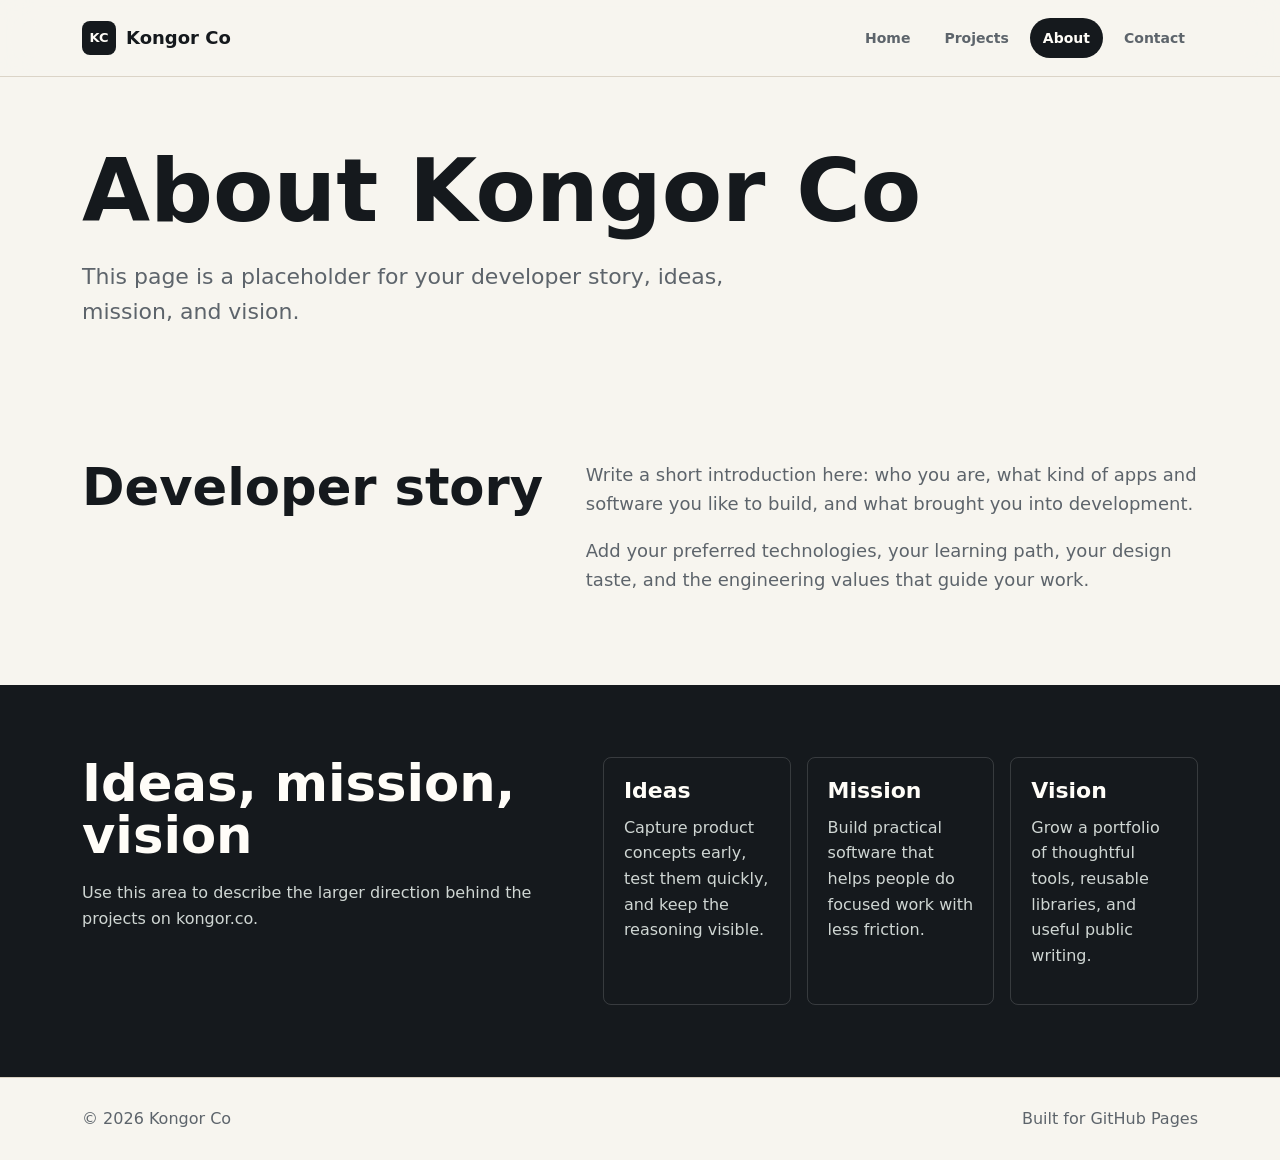
==== about.html @ 0d0d3a89 "the first version of the website" ====
<!doctype html>
<html lang="en">
  <head>
    <meta charset="utf-8">
    <meta name="viewport" content="width=device-width, initial-scale=1">
    <title>About | Kongor Co</title>
    <meta name="description" content="About Kongor Co, the developer, mission, and vision behind the projects.">
    <link rel="stylesheet" href="assets/styles.css">
  </head>
  <body>
    <header class="site-header">
      <nav class="nav" aria-label="Primary navigation">
        <a class="brand" href="index.html"><span class="brand-mark">KC</span><span>Kongor Co</span></a>
        <div class="nav-links">
          <a href="index.html" data-nav>Home</a>
          <a href="projects.html" data-nav>Projects</a>
          <a href="about.html" data-nav>About</a>
          <a href="contact.html" data-nav>Contact</a>
        </div>
      </nav>
    </header>
    <main>
      <section class="section page-hero">
        <h1>About Kongor Co</h1>
        <p class="lead">This page is a placeholder for your developer story, ideas, mission, and vision.</p>
      </section>
      <section class="section split">
        <div><h2>Developer story</h2></div>
        <div class="text-block">
          <p>Write a short introduction here: who you are, what kind of apps and software you like to build, and what brought you into development.</p>
          <p>Add your preferred technologies, your learning path, your design taste, and the engineering values that guide your work.</p>
        </div>
      </section>
      <section class="band">
        <div class="section">
          <div>
            <h2>Ideas, mission, vision</h2>
            <p>Use this area to describe the larger direction behind the projects on kongor.co.</p>
          </div>
          <div class="principles">
            <div class="principle"><h3>Ideas</h3><p>Capture product concepts early, test them quickly, and keep the reasoning visible.</p></div>
            <div class="principle"><h3>Mission</h3><p>Build practical software that helps people do focused work with less friction.</p></div>
            <div class="principle"><h3>Vision</h3><p>Grow a portfolio of thoughtful tools, reusable libraries, and useful public writing.</p></div>
          </div>
        </div>
      </section>
    </main>
    <footer class="site-footer"><div class="footer-inner"><span>&copy; <span data-year></span> Kongor Co</span><span>Built for GitHub Pages</span></div></footer>
    <script src="assets/site.js"></script>
  </body>
</html>
---- assets/styles.css ----
:root {
  --bg: #f7f5ef;
  --bg-soft: #ebe6dc;
  --ink: #15191d;
  --muted: #5d646b;
  --line: #d8d0c2;
  --panel: #fffdf8;
  --teal: #08a7a5;
  --teal-dark: #067b7a;
  --coral: #ef6f61;
  --green: #60a56f;
  --shadow: 0 20px 50px rgba(21, 25, 29, 0.11);
  --radius: 8px;
  --max: 1160px;
}

* {
  box-sizing: border-box;
}

html {
  scroll-behavior: smooth;
}

body {
  margin: 0;
  background: var(--bg);
  color: var(--ink);
  font-family: Inter, ui-sans-serif, system-ui, -apple-system, BlinkMacSystemFont, "Segoe UI", sans-serif;
  line-height: 1.6;
  overflow-x: hidden;
}

img {
  display: block;
  max-width: 100%;
}

a {
  color: inherit;
  text-decoration: none;
}

.site-header {
  position: sticky;
  top: 0;
  z-index: 10;
  border-bottom: 1px solid rgba(216, 208, 194, 0.9);
  background: rgba(247, 245, 239, 0.9);
  backdrop-filter: blur(16px);
}

.nav {
  align-items: center;
  display: flex;
  gap: 28px;
  justify-content: space-between;
  margin: 0 auto;
  max-width: var(--max);
  padding: 18px 22px;
}

.brand {
  align-items: center;
  display: inline-flex;
  font-size: 18px;
  font-weight: 800;
  gap: 10px;
  letter-spacing: 0;
}

.brand-mark {
  align-items: center;
  background: var(--ink);
  border-radius: 8px;
  color: var(--panel);
  display: inline-flex;
  font-size: 13px;
  height: 34px;
  justify-content: center;
  width: 34px;
}

.nav-links {
  align-items: center;
  display: flex;
  flex-wrap: wrap;
  gap: 8px;
  justify-content: flex-end;
}

.nav-links a {
  border-radius: 999px;
  color: var(--muted);
  font-size: 14px;
  font-weight: 700;
  padding: 9px 13px;
}

.nav-links a:hover,
.nav-links a[aria-current="page"] {
  background: var(--ink);
  color: var(--panel);
}

.section {
  margin: 0 auto;
  max-width: var(--max);
  padding: 72px 22px;
}

.hero {
  display: grid;
  gap: 44px;
  grid-template-columns: minmax(0, 1.02fr) minmax(320px, 0.98fr);
  min-height: 680px;
  padding-top: 76px;
}

.hero-copy {
  align-self: center;
  min-width: 0;
}

h1,
h2,
h3,
p {
  margin-top: 0;
}

h1 {
  font-size: clamp(44px, 7vw, 88px);
  line-height: 0.95;
  margin-bottom: 26px;
  max-width: 760px;
  overflow-wrap: break-word;
}

h2 {
  font-size: clamp(30px, 4vw, 52px);
  line-height: 1.03;
  margin-bottom: 18px;
}

h3 {
  font-size: 22px;
  line-height: 1.15;
  margin-bottom: 12px;
}

.lead {
  color: var(--muted);
  font-size: clamp(18px, 2vw, 22px);
  max-width: 680px;
}

.actions {
  display: flex;
  flex-wrap: wrap;
  gap: 12px;
  margin-top: 34px;
}

.button {
  align-items: center;
  border: 1px solid var(--ink);
  border-radius: 8px;
  display: inline-flex;
  font-size: 15px;
  font-weight: 800;
  gap: 9px;
  justify-content: center;
  min-height: 46px;
  padding: 12px 18px;
}

.button.primary {
  background: var(--ink);
  color: var(--panel);
}

.button.secondary {
  background: transparent;
}

.button:hover {
  box-shadow: 0 8px 20px rgba(21, 25, 29, 0.13);
  transform: translateY(-1px);
}

.hero-visual {
  align-self: center;
  background: #171b1f;
  border: 1px solid rgba(21, 25, 29, 0.1);
  border-radius: 8px;
  box-shadow: var(--shadow);
  min-height: 490px;
  min-width: 0;
  overflow: hidden;
  position: relative;
  width: 100%;
}

.workspace-top {
  align-items: center;
  border-bottom: 1px solid rgba(255, 255, 255, 0.1);
  color: #ccd7d6;
  display: flex;
  font-size: 13px;
  font-weight: 700;
  justify-content: space-between;
  padding: 16px 18px;
}

.workspace-top span {
  min-width: 0;
  overflow: hidden;
  text-overflow: ellipsis;
  white-space: nowrap;
}

.dots {
  display: flex;
  gap: 7px;
}

.dots span {
  background: var(--coral);
  border-radius: 50%;
  height: 10px;
  width: 10px;
}

.dots span:nth-child(2) {
  background: #e5bc58;
}

.dots span:nth-child(3) {
  background: var(--green);
}

.workspace-body {
  display: grid;
  gap: 18px;
  grid-template-columns: 0.9fr 1.1fr;
  padding: 22px;
}

.code-panel,
.preview-panel {
  background: #20262b;
  border: 1px solid rgba(255, 255, 255, 0.09);
  border-radius: 8px;
  min-height: 390px;
  padding: 18px;
}

.code-line {
  background: rgba(255, 255, 255, 0.1);
  border-radius: 999px;
  height: 11px;
  margin-bottom: 14px;
}

.code-line.short {
  width: 54%;
}

.code-line.mid {
  width: 76%;
}

.code-line.accent {
  background: rgba(8, 167, 165, 0.8);
  width: 62%;
}

.preview-card {
  background: #fbf7ed;
  border-radius: 8px;
  color: var(--ink);
  margin-bottom: 16px;
  min-height: 126px;
  padding: 18px;
}

.preview-card strong {
  display: block;
  font-size: 18px;
  margin-bottom: 10px;
}

.meter {
  background: #e7ded0;
  border-radius: 999px;
  height: 10px;
  overflow: hidden;
}

.meter span {
  background: var(--teal);
  display: block;
  height: 100%;
  width: 68%;
}

.section-head {
  align-items: end;
  display: flex;
  gap: 24px;
  justify-content: space-between;
  margin-bottom: 32px;
}

.section-head p {
  color: var(--muted);
  margin-bottom: 0;
  max-width: 520px;
}

.project-grid {
  display: grid;
  gap: 18px;
  grid-template-columns: repeat(3, minmax(0, 1fr));
}

.project-card {
  background: var(--panel);
  border: 1px solid var(--line);
  border-radius: 8px;
  display: flex;
  flex-direction: column;
  min-height: 430px;
  overflow: hidden;
  transition: transform 180ms ease, box-shadow 180ms ease;
}

.project-card:hover {
  box-shadow: var(--shadow);
  transform: translateY(-4px);
}

.project-card img {
  aspect-ratio: 16 / 10;
  object-fit: cover;
  width: 100%;
}

.project-card-body {
  display: flex;
  flex: 1;
  flex-direction: column;
  padding: 22px;
}

.project-card p {
  color: var(--muted);
}

.tag-row {
  display: flex;
  flex-wrap: wrap;
  gap: 8px;
  margin-top: auto;
  padding-top: 18px;
}

.tag {
  border: 1px solid var(--line);
  border-radius: 999px;
  color: var(--muted);
  font-size: 12px;
  font-weight: 800;
  padding: 5px 9px;
}

.band {
  background: var(--ink);
  color: var(--panel);
}

.band .section {
  display: grid;
  gap: 34px;
  grid-template-columns: 0.9fr 1.1fr;
}

.band p {
  color: #cfd6d3;
}

.principles {
  display: grid;
  gap: 16px;
  grid-template-columns: repeat(3, minmax(0, 1fr));
}

.principle {
  border: 1px solid rgba(255, 255, 255, 0.15);
  border-radius: 8px;
  padding: 20px;
}

.split {
  display: grid;
  gap: 42px;
  grid-template-columns: 0.86fr 1.14fr;
}

.text-block {
  color: var(--muted);
  font-size: 18px;
}

.page-hero {
  padding-bottom: 38px;
}

.page-hero h1 {
  max-width: 900px;
}

.detail-layout {
  display: grid;
  gap: 34px;
  grid-template-columns: 0.75fr 1.25fr;
}

.meta-list {
  background: var(--panel);
  border: 1px solid var(--line);
  border-radius: 8px;
  padding: 22px;
}

.meta-list dt {
  color: var(--muted);
  font-size: 12px;
  font-weight: 900;
  text-transform: uppercase;
}

.meta-list dd {
  margin: 0 0 18px;
}

.feature-list {
  display: grid;
  gap: 14px;
  list-style: none;
  margin: 0;
  padding: 0;
}

.feature-list li {
  background: var(--panel);
  border: 1px solid var(--line);
  border-radius: 8px;
  padding: 18px;
}

.contact-panel {
  background: var(--panel);
  border: 1px solid var(--line);
  border-radius: 8px;
  padding: 28px;
}

.site-footer {
  border-top: 1px solid var(--line);
  color: var(--muted);
}

.footer-inner {
  align-items: center;
  display: flex;
  gap: 16px;
  justify-content: space-between;
  margin: 0 auto;
  max-width: var(--max);
  padding: 28px 22px;
}

@media (max-width: 900px) {
  .hero,
  .workspace-body,
  .band .section,
  .split,
  .detail-layout {
    grid-template-columns: 1fr;
  }

  .hero {
    min-height: auto;
    padding-top: 48px;
  }

  .project-grid,
  .principles {
    grid-template-columns: repeat(2, minmax(0, 1fr));
  }
}

@media (max-width: 640px) {
  .nav {
    align-items: flex-start;
    flex-direction: column;
  }

  .nav-links {
    justify-content: flex-start;
  }

  .section {
    padding: 52px 18px;
  }

  h1 {
    font-size: 31px;
    line-height: 1.08;
  }

  .lead {
    font-size: 17px;
  }

  .section-head {
    align-items: flex-start;
    flex-direction: column;
  }

  .hero-copy,
  .hero-visual {
    max-width: 100%;
    width: 340px;
  }

  .project-grid,
  .principles {
    grid-template-columns: 1fr;
  }

  .hero-visual {
    min-height: auto;
  }

  .code-panel,
  .preview-panel {
    min-height: 250px;
  }

  .workspace-body {
    padding: 18px;
  }

  .footer-inner {
    align-items: flex-start;
    flex-direction: column;
  }
}
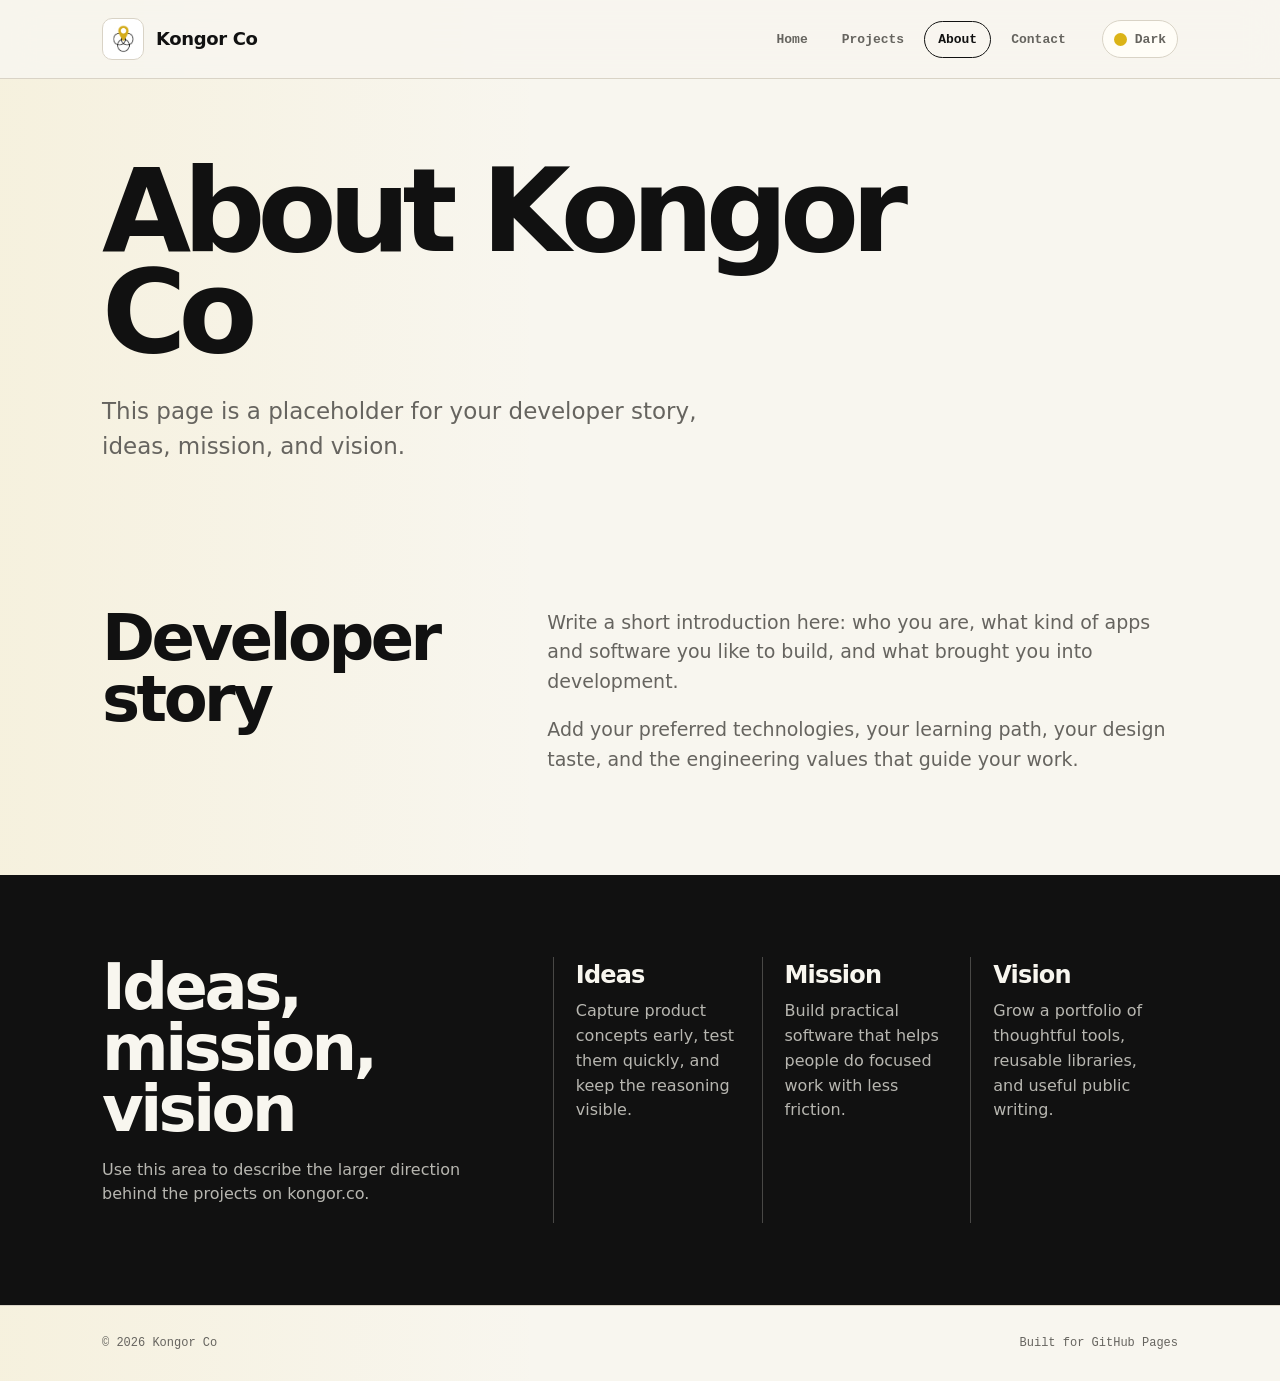
==== commit 15dabad7: "rework design" ====
--- a/about.html
+++ b/about.html
@@ -5,18 +5,21 @@
     <meta name="viewport" content="width=device-width, initial-scale=1">
     <title>About | Kongor Co</title>
     <meta name="description" content="About Kongor Co, the developer, mission, and vision behind the projects.">
+    <link rel="icon" type="image/png" href="assets/favicon.png">
+    <link rel="apple-touch-icon" href="assets/favicon.png">
     <link rel="stylesheet" href="assets/styles.css">
   </head>
   <body>
     <header class="site-header">
       <nav class="nav" aria-label="Primary navigation">
-        <a class="brand" href="index.html"><span class="brand-mark">KC</span><span>Kongor Co</span></a>
+        <a class="brand" href="index.html"><img class="brand-logo" src="assets/favicon.png" alt=""><span>Kongor Co</span></a>
         <div class="nav-links">
           <a href="index.html" data-nav>Home</a>
           <a href="projects.html" data-nav>Projects</a>
           <a href="about.html" data-nav>About</a>
           <a href="contact.html" data-nav>Contact</a>
         </div>
+        <button class="theme-toggle" type="button" data-theme-toggle>Dark</button>
       </nav>
     </header>
     <main>
--- a/assets/styles.css
+++ b/assets/styles.css
@@ -1,17 +1,28 @@
 :root {
-  --bg: #f7f5ef;
-  --bg-soft: #ebe6dc;
-  --ink: #15191d;
-  --muted: #5d646b;
-  --line: #d8d0c2;
-  --panel: #fffdf8;
-  --teal: #08a7a5;
-  --teal-dark: #067b7a;
-  --coral: #ef6f61;
-  --green: #60a56f;
-  --shadow: 0 20px 50px rgba(21, 25, 29, 0.11);
-  --radius: 8px;
-  --max: 1160px;
+  color-scheme: light;
+  --bg: #f8f6ef;
+  --surface: #fffdf7;
+  --ink: #111111;
+  --muted: #66645f;
+  --line: #d9d3c6;
+  --line-strong: #111111;
+  --gold: #dbb316;
+  --teal: #0d8f82;
+  --shadow: 0 18px 46px rgba(17, 17, 17, 0.08);
+  --max: 1120px;
+}
+
+:root[data-theme="dark"] {
+  color-scheme: dark;
+  --bg: #111213;
+  --surface: #181a1b;
+  --ink: #f4f0e7;
+  --muted: #b7b0a5;
+  --line: #333536;
+  --line-strong: #f4f0e7;
+  --gold: #dbb316;
+  --teal: #33c6b6;
+  --shadow: 0 18px 46px rgba(0, 0, 0, 0.34);
 }
 
 * {
@@ -24,11 +35,14 @@
 
 body {
   margin: 0;
-  background: var(--bg);
+  overflow-x: hidden;
+  background:
+    linear-gradient(90deg, rgba(219, 179, 22, 0.08), transparent 34rem),
+    var(--bg);
   color: var(--ink);
   font-family: Inter, ui-sans-serif, system-ui, -apple-system, BlinkMacSystemFont, "Segoe UI", sans-serif;
-  line-height: 1.6;
-  overflow-x: hidden;
+  line-height: 1.55;
+  transition: background 180ms ease, color 180ms ease;
 }
 
 img {
@@ -45,16 +59,16 @@
   position: sticky;
   top: 0;
   z-index: 10;
-  border-bottom: 1px solid rgba(216, 208, 194, 0.9);
-  background: rgba(247, 245, 239, 0.9);
-  backdrop-filter: blur(16px);
+  border-bottom: 1px solid var(--line);
+  background: color-mix(in srgb, var(--bg) 90%, transparent);
+  backdrop-filter: blur(18px);
 }
 
 .nav {
   align-items: center;
-  display: flex;
-  gap: 28px;
-  justify-content: space-between;
+  display: grid;
+  gap: 22px;
+  grid-template-columns: 1fr auto auto;
   margin: 0 auto;
   max-width: var(--max);
   padding: 18px 22px;
@@ -64,57 +78,87 @@
   align-items: center;
   display: inline-flex;
   font-size: 18px;
-  font-weight: 800;
-  gap: 10px;
-  letter-spacing: 0;
-}
-
-.brand-mark {
-  align-items: center;
-  background: var(--ink);
-  border-radius: 8px;
-  color: var(--panel);
-  display: inline-flex;
-  font-size: 13px;
-  height: 34px;
-  justify-content: center;
-  width: 34px;
+  font-weight: 850;
+  gap: 12px;
+  letter-spacing: -0.02em;
+}
+
+.brand-logo {
+  background: #fff;
+  border: 1px solid var(--line);
+  border-radius: 10px;
+  height: 42px;
+  object-fit: contain;
+  padding: 5px;
+  width: 42px;
 }
 
 .nav-links {
   align-items: center;
   display: flex;
-  flex-wrap: wrap;
-  gap: 8px;
+  gap: 6px;
   justify-content: flex-end;
 }
 
+.nav-links a,
+.theme-toggle,
+.button {
+  border: 1px solid transparent;
+  border-radius: 999px;
+  color: var(--muted);
+  font-family: "SFMono-Regular", Consolas, "Liberation Mono", monospace;
+  font-size: 13px;
+  font-weight: 700;
+  line-height: 1;
+}
+
 .nav-links a {
-  border-radius: 999px;
-  color: var(--muted);
-  font-size: 14px;
-  font-weight: 700;
-  padding: 9px 13px;
+  padding: 11px 13px;
 }
 
 .nav-links a:hover,
 .nav-links a[aria-current="page"] {
-  background: var(--ink);
-  color: var(--panel);
+  border-color: var(--line-strong);
+  color: var(--ink);
+}
+
+.theme-toggle {
+  align-items: center;
+  background: var(--surface);
+  border-color: var(--line);
+  cursor: pointer;
+  display: inline-flex;
+  gap: 8px;
+  min-height: 38px;
+  padding: 9px 11px;
+}
+
+.theme-toggle::before {
+  background: var(--gold);
+  border-radius: 999px;
+  content: "";
+  display: block;
+  height: 13px;
+  width: 13px;
+}
+
+.theme-toggle:hover {
+  border-color: var(--line-strong);
+  color: var(--ink);
 }
 
 .section {
   margin: 0 auto;
   max-width: var(--max);
-  padding: 72px 22px;
+  padding: 82px 22px;
 }
 
 .hero {
   display: grid;
-  gap: 44px;
-  grid-template-columns: minmax(0, 1.02fr) minmax(320px, 0.98fr);
-  min-height: 680px;
-  padding-top: 76px;
+  gap: 52px;
+  grid-template-columns: minmax(0, 1fr) 320px;
+  min-height: 650px;
+  padding-top: 96px;
 }
 
 .hero-copy {
@@ -130,54 +174,54 @@
 }
 
 h1 {
-  font-size: clamp(44px, 7vw, 88px);
+  font-size: clamp(54px, 9vw, 118px);
+  letter-spacing: -0.07em;
+  line-height: 0.88;
+  margin-bottom: 30px;
+  max-width: 880px;
+  overflow-wrap: break-word;
+}
+
+h2 {
+  font-size: clamp(34px, 5vw, 68px);
+  letter-spacing: -0.055em;
   line-height: 0.95;
-  margin-bottom: 26px;
-  max-width: 760px;
-  overflow-wrap: break-word;
-}
-
-h2 {
-  font-size: clamp(30px, 4vw, 52px);
-  line-height: 1.03;
   margin-bottom: 18px;
 }
 
 h3 {
-  font-size: 22px;
-  line-height: 1.15;
-  margin-bottom: 12px;
+  font-size: 24px;
+  letter-spacing: -0.035em;
+  line-height: 1.08;
+  margin-bottom: 10px;
 }
 
 .lead {
   color: var(--muted);
-  font-size: clamp(18px, 2vw, 22px);
-  max-width: 680px;
+  font-size: clamp(18px, 2vw, 23px);
+  max-width: 670px;
 }
 
 .actions {
   display: flex;
   flex-wrap: wrap;
   gap: 12px;
-  margin-top: 34px;
+  margin-top: 36px;
 }
 
 .button {
   align-items: center;
-  border: 1px solid var(--ink);
-  border-radius: 8px;
+  border-color: var(--line-strong);
+  color: var(--ink);
   display: inline-flex;
-  font-size: 15px;
-  font-weight: 800;
-  gap: 9px;
   justify-content: center;
-  min-height: 46px;
-  padding: 12px 18px;
+  min-height: 44px;
+  padding: 13px 17px;
 }
 
 .button.primary {
   background: var(--ink);
-  color: var(--panel);
+  color: var(--bg);
 }
 
 .button.secondary {
@@ -185,132 +229,37 @@
 }
 
 .button:hover {
-  box-shadow: 0 8px 20px rgba(21, 25, 29, 0.13);
+  box-shadow: var(--shadow);
   transform: translateY(-1px);
 }
 
-.hero-visual {
+.hero-mark {
   align-self: center;
-  background: #171b1f;
-  border: 1px solid rgba(21, 25, 29, 0.1);
-  border-radius: 8px;
+  background: var(--surface);
+  border: 1px solid var(--line);
+  border-radius: 28px;
   box-shadow: var(--shadow);
-  min-height: 490px;
-  min-width: 0;
-  overflow: hidden;
-  position: relative;
-  width: 100%;
-}
-
-.workspace-top {
-  align-items: center;
-  border-bottom: 1px solid rgba(255, 255, 255, 0.1);
-  color: #ccd7d6;
-  display: flex;
-  font-size: 13px;
-  font-weight: 700;
-  justify-content: space-between;
-  padding: 16px 18px;
-}
-
-.workspace-top span {
-  min-width: 0;
-  overflow: hidden;
-  text-overflow: ellipsis;
-  white-space: nowrap;
-}
-
-.dots {
-  display: flex;
-  gap: 7px;
-}
-
-.dots span {
-  background: var(--coral);
-  border-radius: 50%;
-  height: 10px;
-  width: 10px;
-}
-
-.dots span:nth-child(2) {
-  background: #e5bc58;
-}
-
-.dots span:nth-child(3) {
-  background: var(--green);
-}
-
-.workspace-body {
-  display: grid;
-  gap: 18px;
-  grid-template-columns: 0.9fr 1.1fr;
-  padding: 22px;
-}
-
-.code-panel,
-.preview-panel {
-  background: #20262b;
-  border: 1px solid rgba(255, 255, 255, 0.09);
-  border-radius: 8px;
-  min-height: 390px;
-  padding: 18px;
-}
-
-.code-line {
-  background: rgba(255, 255, 255, 0.1);
-  border-radius: 999px;
-  height: 11px;
-  margin-bottom: 14px;
-}
-
-.code-line.short {
-  width: 54%;
-}
-
-.code-line.mid {
-  width: 76%;
-}
-
-.code-line.accent {
-  background: rgba(8, 167, 165, 0.8);
-  width: 62%;
-}
-
-.preview-card {
-  background: #fbf7ed;
-  border-radius: 8px;
-  color: var(--ink);
-  margin-bottom: 16px;
-  min-height: 126px;
-  padding: 18px;
-}
-
-.preview-card strong {
-  display: block;
-  font-size: 18px;
-  margin-bottom: 10px;
-}
-
-.meter {
-  background: #e7ded0;
-  border-radius: 999px;
-  height: 10px;
-  overflow: hidden;
-}
-
-.meter span {
-  background: var(--teal);
-  display: block;
-  height: 100%;
-  width: 68%;
+  padding: 34px;
+}
+
+.hero-mark img {
+  mix-blend-mode: multiply;
+}
+
+:root[data-theme="dark"] .hero-mark img,
+:root[data-theme="dark"] .brand-logo {
+  filter: invert(1) hue-rotate(180deg);
+  mix-blend-mode: screen;
 }
 
 .section-head {
   align-items: end;
+  border-top: 1px solid var(--line-strong);
   display: flex;
   gap: 24px;
   justify-content: space-between;
-  margin-bottom: 32px;
+  margin-bottom: 26px;
+  padding-top: 24px;
 }
 
 .section-head p {
@@ -321,96 +270,104 @@
 
 .project-grid {
   display: grid;
-  gap: 18px;
-  grid-template-columns: repeat(3, minmax(0, 1fr));
+  grid-template-columns: repeat(2, minmax(0, 1fr));
 }
 
 .project-card {
-  background: var(--panel);
+  background: transparent;
+  border-top: 1px solid var(--line);
+  display: grid;
+  gap: 22px;
+  grid-template-columns: 76px 1fr;
+  min-height: 230px;
+  padding: 28px 24px 30px 0;
+  transition: background 180ms ease, padding 180ms ease;
+}
+
+.project-card:nth-child(odd) {
+  border-right: 1px solid var(--line);
+  padding-right: 30px;
+}
+
+.project-card:nth-child(even) {
+  padding-left: 30px;
+}
+
+.project-card:hover {
+  background: color-mix(in srgb, var(--gold) 10%, transparent);
+  padding-left: 22px;
+}
+
+.project-card img {
+  aspect-ratio: 1;
   border: 1px solid var(--line);
-  border-radius: 8px;
+  border-radius: 14px;
+  object-fit: cover;
+  width: 76px;
+}
+
+.project-card-body {
   display: flex;
   flex-direction: column;
-  min-height: 430px;
-  overflow: hidden;
-  transition: transform 180ms ease, box-shadow 180ms ease;
-}
-
-.project-card:hover {
-  box-shadow: var(--shadow);
-  transform: translateY(-4px);
-}
-
-.project-card img {
-  aspect-ratio: 16 / 10;
-  object-fit: cover;
-  width: 100%;
-}
-
-.project-card-body {
-  display: flex;
-  flex: 1;
-  flex-direction: column;
-  padding: 22px;
 }
 
 .project-card p {
   color: var(--muted);
+  margin-bottom: 18px;
 }
 
 .tag-row {
   display: flex;
   flex-wrap: wrap;
-  gap: 8px;
+  gap: 7px;
   margin-top: auto;
-  padding-top: 18px;
 }
 
 .tag {
   border: 1px solid var(--line);
   border-radius: 999px;
-  color: var(--muted);
-  font-size: 12px;
+  color: var(--teal);
+  font-family: "SFMono-Regular", Consolas, "Liberation Mono", monospace;
+  font-size: 11px;
   font-weight: 800;
-  padding: 5px 9px;
+  padding: 5px 8px;
 }
 
 .band {
   background: var(--ink);
-  color: var(--panel);
+  color: var(--bg);
 }
 
 .band .section {
   display: grid;
   gap: 34px;
-  grid-template-columns: 0.9fr 1.1fr;
+  grid-template-columns: 0.8fr 1.2fr;
 }
 
 .band p {
-  color: #cfd6d3;
+  color: color-mix(in srgb, var(--bg) 72%, transparent);
 }
 
 .principles {
   display: grid;
-  gap: 16px;
+  gap: 1px;
   grid-template-columns: repeat(3, minmax(0, 1fr));
 }
 
 .principle {
-  border: 1px solid rgba(255, 255, 255, 0.15);
-  border-radius: 8px;
-  padding: 20px;
+  border-left: 1px solid color-mix(in srgb, var(--bg) 24%, transparent);
+  padding: 6px 22px;
 }
 
 .split {
   display: grid;
   gap: 42px;
-  grid-template-columns: 0.86fr 1.14fr;
+  grid-template-columns: 0.78fr 1.22fr;
 }
 
 .text-block {
   color: var(--muted);
-  font-size: 18px;
+  font-size: 19px;
 }
 
 .page-hero {
@@ -418,53 +375,62 @@
 }
 
 .page-hero h1 {
-  max-width: 900px;
+  max-width: 940px;
 }
 
 .detail-layout {
   display: grid;
-  gap: 34px;
-  grid-template-columns: 0.75fr 1.25fr;
+  gap: 44px;
+  grid-template-columns: 280px 1fr;
 }
 
 .meta-list {
-  background: var(--panel);
-  border: 1px solid var(--line);
-  border-radius: 8px;
-  padding: 22px;
+  border-top: 1px solid var(--line-strong);
+  margin: 0;
+  padding-top: 18px;
 }
 
 .meta-list dt {
   color: var(--muted);
+  font-family: "SFMono-Regular", Consolas, "Liberation Mono", monospace;
   font-size: 12px;
   font-weight: 900;
   text-transform: uppercase;
 }
 
 .meta-list dd {
-  margin: 0 0 18px;
+  margin: 0 0 20px;
+}
+
+.detail-layout > div > img {
+  border: 1px solid var(--line);
+  border-radius: 22px;
+  margin-bottom: 36px;
+  width: 100%;
 }
 
 .feature-list {
   display: grid;
-  gap: 14px;
+  gap: 1px;
   list-style: none;
   margin: 0;
   padding: 0;
 }
 
 .feature-list li {
-  background: var(--panel);
-  border: 1px solid var(--line);
-  border-radius: 8px;
-  padding: 18px;
+  border-top: 1px solid var(--line);
+  padding: 18px 0;
 }
 
 .contact-panel {
-  background: var(--panel);
-  border: 1px solid var(--line);
-  border-radius: 8px;
-  padding: 28px;
+  border-top: 1px solid var(--line-strong);
+  display: grid;
+  gap: 8px;
+  padding-top: 22px;
+}
+
+.contact-panel a {
+  color: var(--teal);
 }
 
 .site-footer {
@@ -475,6 +441,8 @@
 .footer-inner {
   align-items: center;
   display: flex;
+  font-family: "SFMono-Regular", Consolas, "Liberation Mono", monospace;
+  font-size: 12px;
   gap: 16px;
   justify-content: space-between;
   margin: 0 auto;
@@ -483,8 +451,16 @@
 }
 
 @media (max-width: 900px) {
+  .nav {
+    grid-template-columns: 1fr auto;
+  }
+
+  .nav-links {
+    grid-column: 1 / -1;
+    justify-content: flex-start;
+  }
+
   .hero,
-  .workspace-body,
   .band .section,
   .split,
   .detail-layout {
@@ -493,45 +469,45 @@
 
   .hero {
     min-height: auto;
-    padding-top: 48px;
-  }
-
-  .project-grid,
-  .principles {
-    grid-template-columns: repeat(2, minmax(0, 1fr));
-  }
-}
-
-@media (max-width: 640px) {
-  .nav {
-    align-items: flex-start;
-    flex-direction: column;
-  }
-
-  .nav-links {
-    justify-content: flex-start;
-  }
-
+    padding-top: 62px;
+  }
+
+  .hero-mark {
+    max-width: 330px;
+  }
+}
+
+@media (max-width: 680px) {
   .section {
-    padding: 52px 18px;
+    max-width: 100vw;
+    padding: 58px 18px;
+    width: 100vw;
   }
 
   h1 {
-    font-size: 31px;
-    line-height: 1.08;
+    font-size: 32px;
+    letter-spacing: -0.055em;
+    line-height: 1.05;
+  }
+
+  h2 {
+    font-size: 38px;
   }
 
   .lead {
-    font-size: 17px;
+    font-size: 16px;
+    max-width: calc(100vw - 36px);
   }
 
   .section-head {
     align-items: flex-start;
     flex-direction: column;
+    max-width: 100%;
+    width: 340px;
   }
 
   .hero-copy,
-  .hero-visual {
+  .hero-mark {
     max-width: 100%;
     width: 340px;
   }
@@ -541,19 +517,30 @@
     grid-template-columns: 1fr;
   }
 
-  .hero-visual {
+  .project-card,
+  .project-card:nth-child(odd),
+  .project-card:nth-child(even) {
+    border-right: 0;
+    grid-template-columns: 60px 1fr;
     min-height: auto;
-  }
-
-  .code-panel,
-  .preview-panel {
-    min-height: 250px;
-  }
-
-  .workspace-body {
-    padding: 18px;
-  }
-
+    padding: 22px 0;
+  }
+
+  .project-card:hover {
+    padding-left: 0;
+  }
+
+  .project-card img {
+    width: 60px;
+  }
+
+  .principle {
+    border-left: 0;
+    border-top: 1px solid color-mix(in srgb, var(--bg) 24%, transparent);
+    padding: 18px 0;
+  }
+
+  .actions,
   .footer-inner {
     align-items: flex-start;
     flex-direction: column;
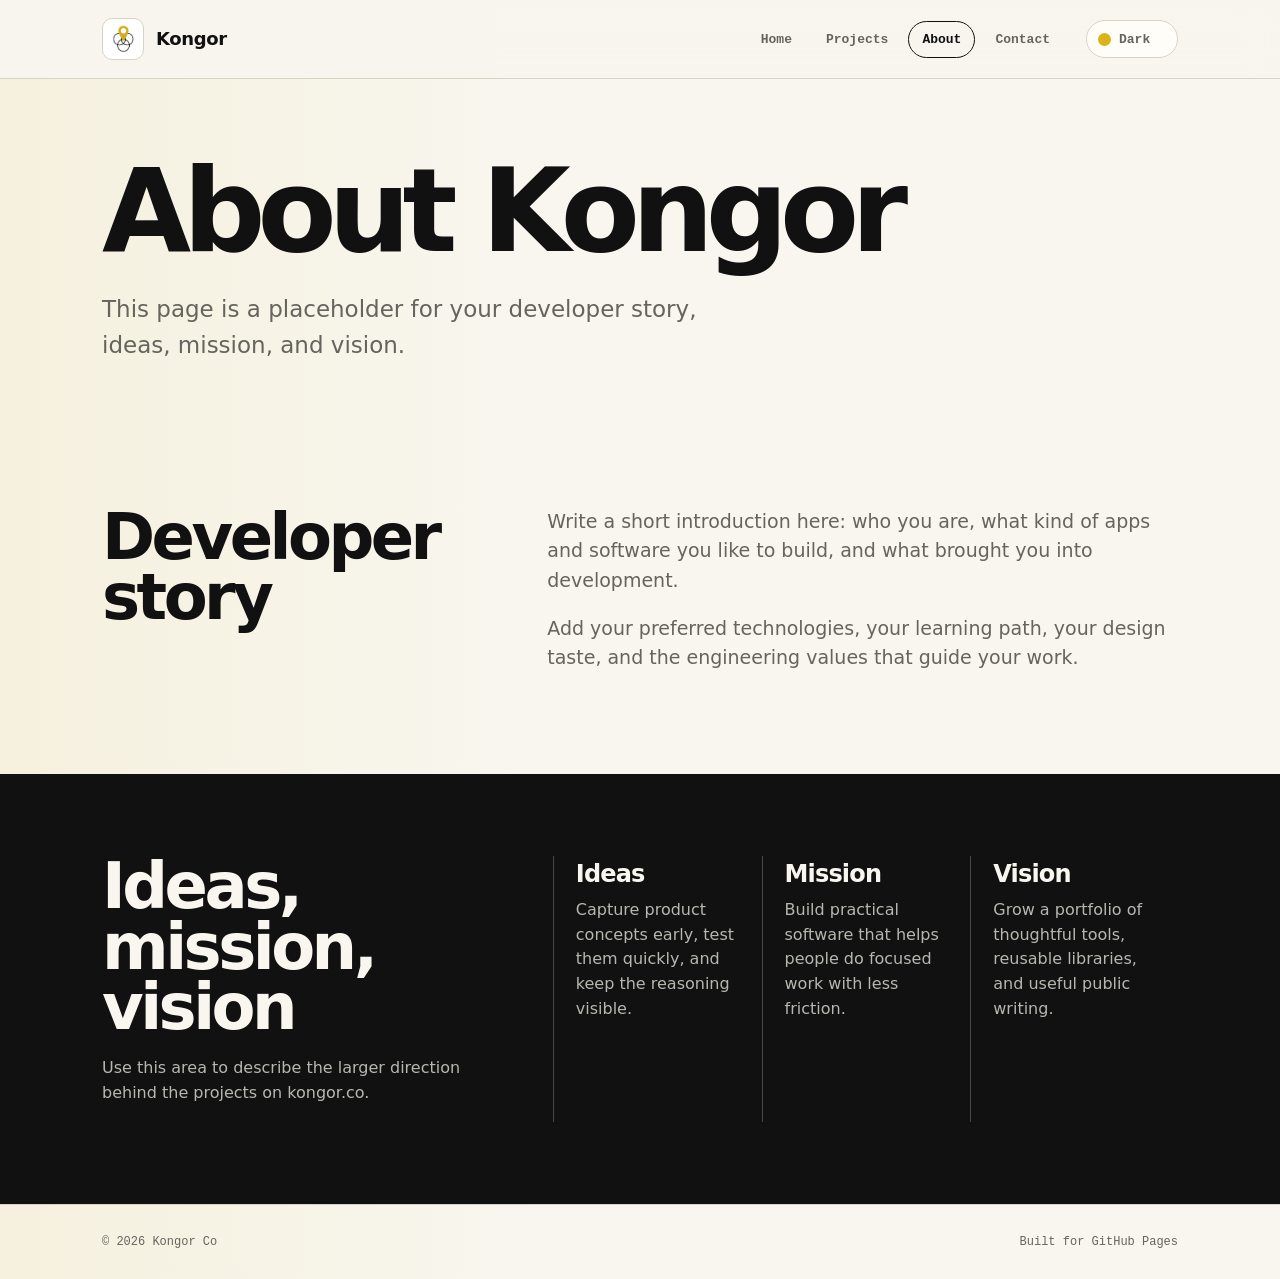
==== commit 38835047: "Update about.html" ====
--- a/about.html
+++ b/about.html
@@ -3,8 +3,8 @@
   <head>
     <meta charset="utf-8">
     <meta name="viewport" content="width=device-width, initial-scale=1">
-    <title>About | Kongor Co</title>
-    <meta name="description" content="About Kongor Co, the developer, mission, and vision behind the projects.">
+    <title>About | Kongor </title>
+    <meta name="description" content="About Kongor, the mission, the vision, the why.">
     <link rel="icon" type="image/png" href="assets/favicon.png">
     <link rel="apple-touch-icon" href="assets/favicon.png">
     <link rel="stylesheet" href="assets/styles.css">
@@ -12,7 +12,7 @@
   <body>
     <header class="site-header">
       <nav class="nav" aria-label="Primary navigation">
-        <a class="brand" href="index.html"><img class="brand-logo" src="assets/favicon.png" alt=""><span>Kongor Co</span></a>
+        <a class="brand" href="index.html"><img class="brand-logo" src="assets/favicon.png" alt=""><span>Kongor</span></a>
         <div class="nav-links">
           <a href="index.html" data-nav>Home</a>
           <a href="projects.html" data-nav>Projects</a>
@@ -24,7 +24,7 @@
     </header>
     <main>
       <section class="section page-hero">
-        <h1>About Kongor Co</h1>
+        <h1>About Kongor</h1>
         <p class="lead">This page is a placeholder for your developer story, ideas, mission, and vision.</p>
       </section>
       <section class="section split">
--- a/assets/styles.css
+++ b/assets/styles.css
@@ -42,7 +42,6 @@
   color: var(--ink);
   font-family: Inter, ui-sans-serif, system-ui, -apple-system, BlinkMacSystemFont, "Segoe UI", sans-serif;
   line-height: 1.55;
-  transition: background 180ms ease, color 180ms ease;
 }
 
 img {
@@ -56,12 +55,18 @@
 }
 
 .site-header {
-  position: sticky;
+  left: 0;
+  position: fixed;
+  right: 0;
   top: 0;
   z-index: 10;
   border-bottom: 1px solid var(--line);
   background: color-mix(in srgb, var(--bg) 90%, transparent);
   backdrop-filter: blur(18px);
+}
+
+main {
+  padding-top: 79px;
 }
 
 .nav {
@@ -128,9 +133,12 @@
   border-color: var(--line);
   cursor: pointer;
   display: inline-flex;
+  flex: 0 0 auto;
   gap: 8px;
+  justify-self: end;
   min-height: 38px;
   padding: 9px 11px;
+  width: 92px;
 }
 
 .theme-toggle::before {
@@ -451,13 +459,20 @@
 }
 
 @media (max-width: 900px) {
+  main {
+    padding-top: 200px;
+  }
+
   .nav {
-    grid-template-columns: 1fr auto;
+    grid-template-columns: 1fr;
   }
 
   .nav-links {
-    grid-column: 1 / -1;
     justify-content: flex-start;
+  }
+
+  .theme-toggle {
+    justify-self: start;
   }
 
   .hero,
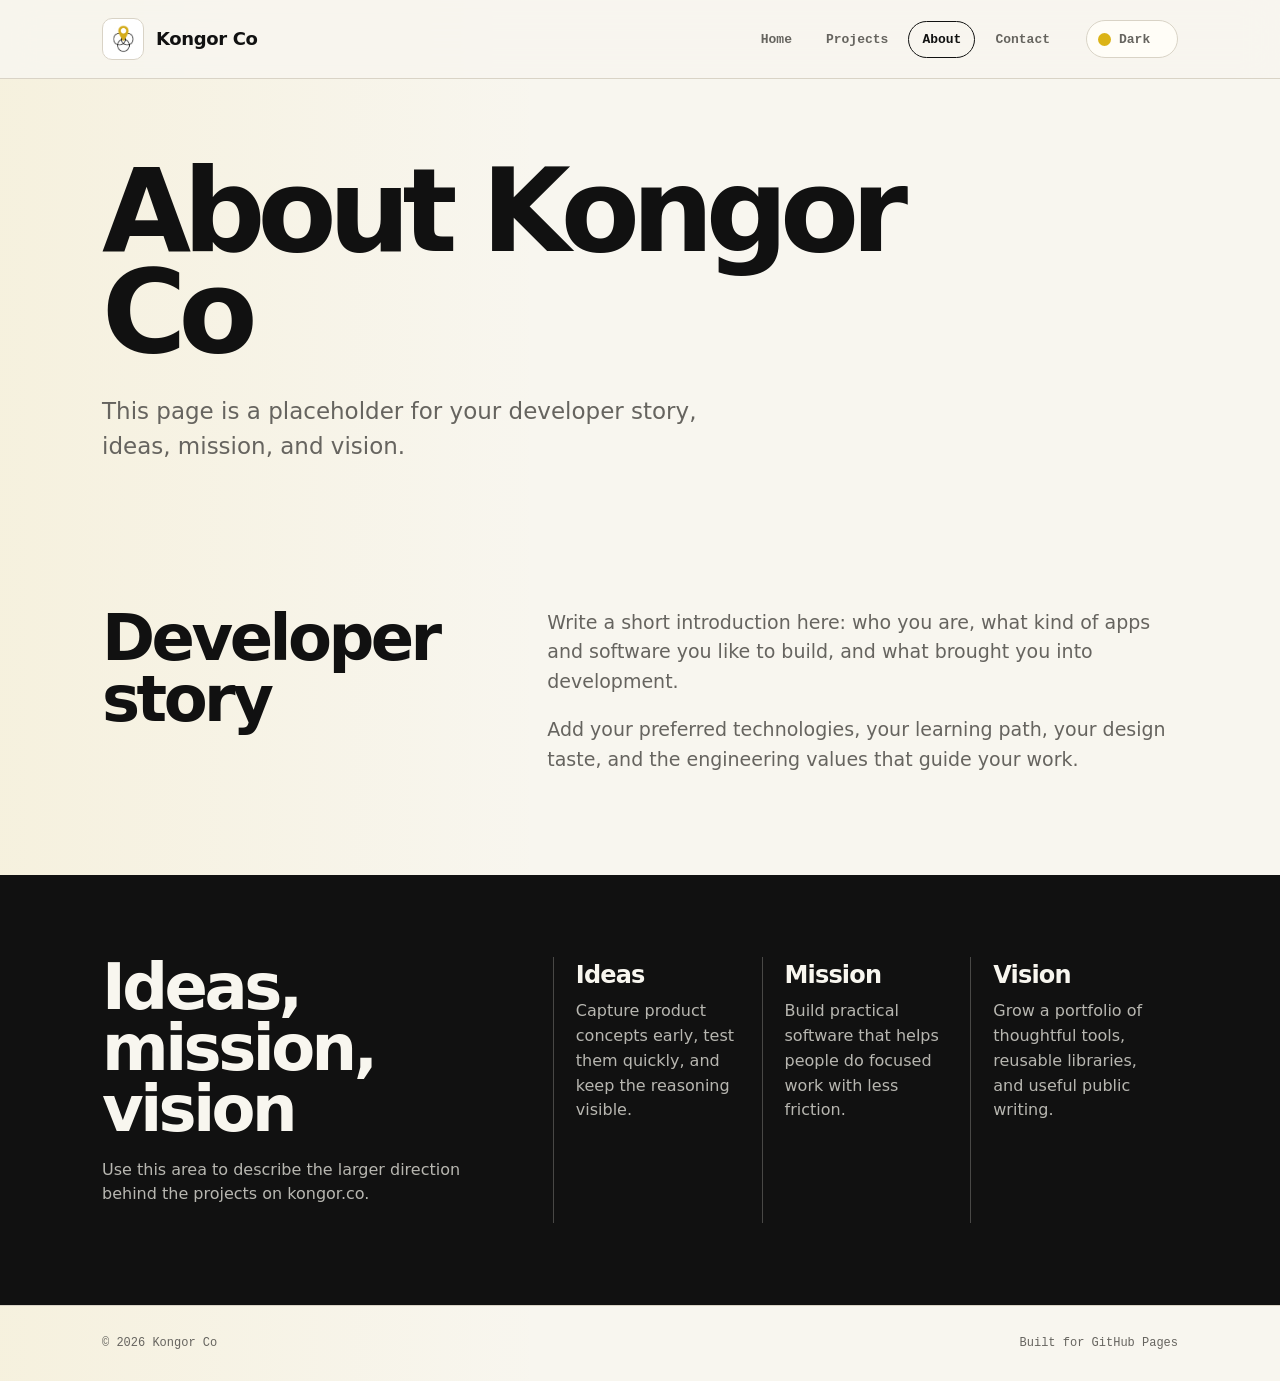
==== commit a447aa4a: "extract pages header" ====
--- a/about.html
+++ b/about.html
@@ -3,28 +3,17 @@
   <head>
     <meta charset="utf-8">
     <meta name="viewport" content="width=device-width, initial-scale=1">
-    <title>About | Kongor </title>
-    <meta name="description" content="About Kongor, the mission, the vision, the why.">
+    <title>About | Kongor Co</title>
+    <meta name="description" content="About Kongor Co, the developer, mission, and vision behind the projects.">
     <link rel="icon" type="image/png" href="assets/favicon.png">
     <link rel="apple-touch-icon" href="assets/favicon.png">
     <link rel="stylesheet" href="assets/styles.css">
   </head>
   <body>
-    <header class="site-header">
-      <nav class="nav" aria-label="Primary navigation">
-        <a class="brand" href="index.html"><img class="brand-logo" src="assets/favicon.png" alt=""><span>Kongor</span></a>
-        <div class="nav-links">
-          <a href="index.html" data-nav>Home</a>
-          <a href="projects.html" data-nav>Projects</a>
-          <a href="about.html" data-nav>About</a>
-          <a href="contact.html" data-nav>Contact</a>
-        </div>
-        <button class="theme-toggle" type="button" data-theme-toggle>Dark</button>
-      </nav>
-    </header>
+    <div data-site-header data-base=""></div>
     <main>
       <section class="section page-hero">
-        <h1>About Kongor</h1>
+        <h1>About Kongor Co</h1>
         <p class="lead">This page is a placeholder for your developer story, ideas, mission, and vision.</p>
       </section>
       <section class="section split">
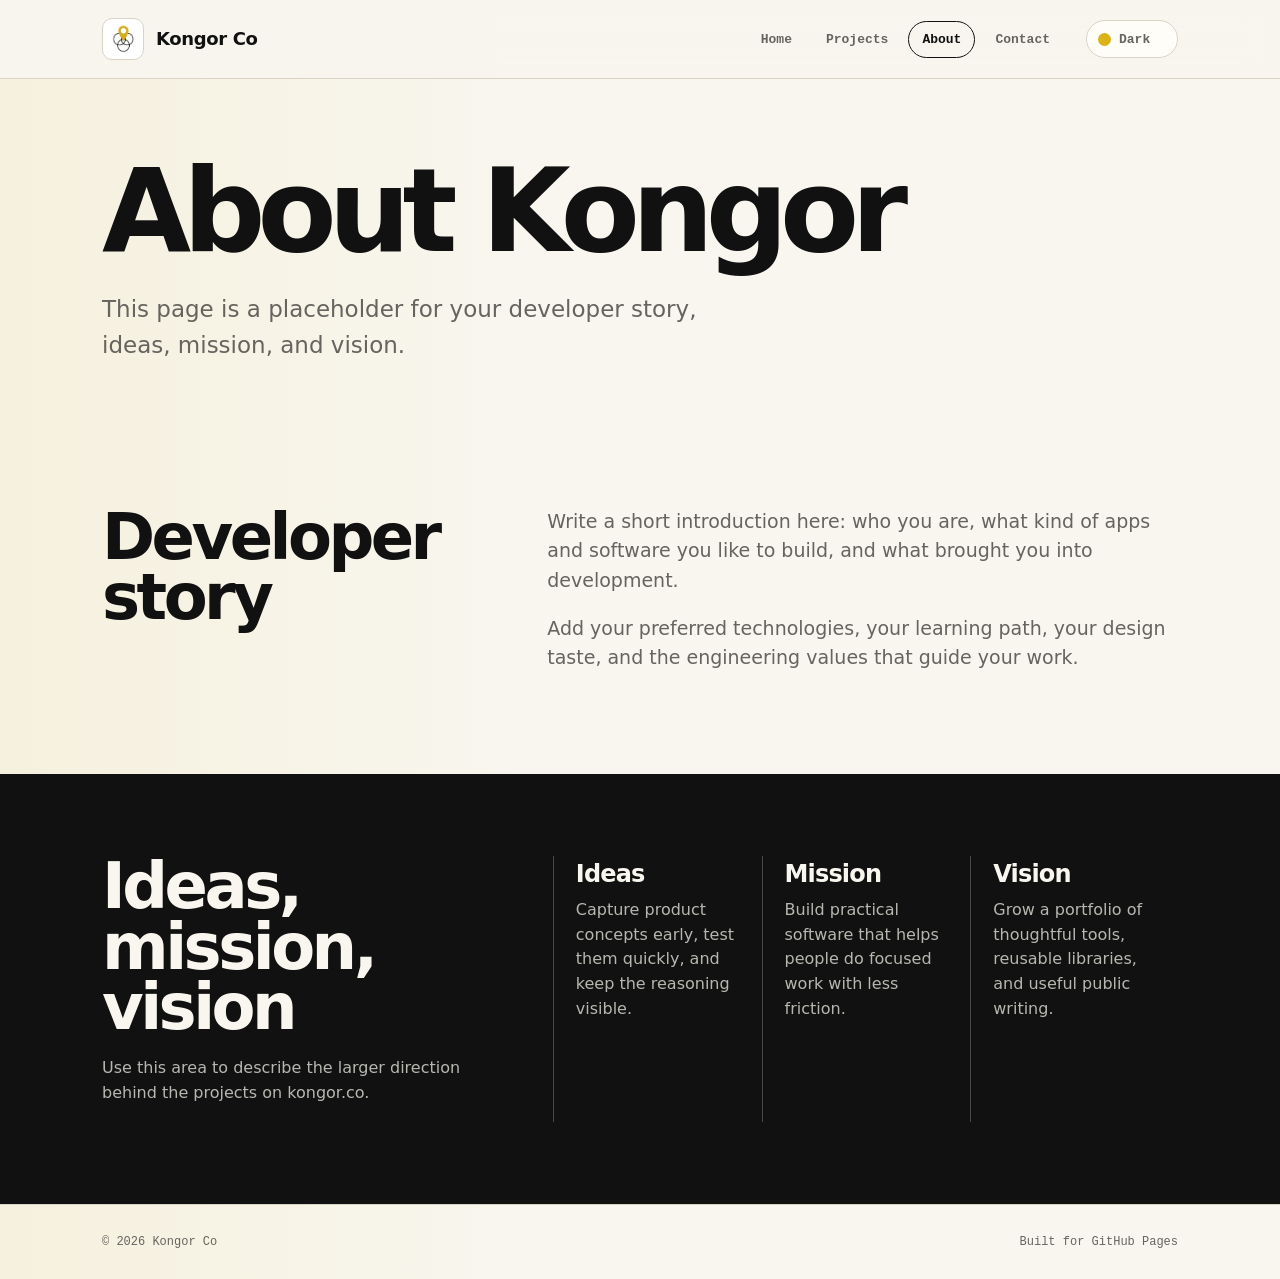
==== commit 532cf44e: "Merge branch 'main' into develop" ====
--- a/about.html
+++ b/about.html
@@ -3,8 +3,8 @@
   <head>
     <meta charset="utf-8">
     <meta name="viewport" content="width=device-width, initial-scale=1">
-    <title>About | Kongor Co</title>
-    <meta name="description" content="About Kongor Co, the developer, mission, and vision behind the projects.">
+    <title>About | Kongor </title>
+    <meta name="description" content="About Kongor, the mission, the vision, the why.">
     <link rel="icon" type="image/png" href="assets/favicon.png">
     <link rel="apple-touch-icon" href="assets/favicon.png">
     <link rel="stylesheet" href="assets/styles.css">
@@ -13,7 +13,7 @@
     <div data-site-header data-base=""></div>
     <main>
       <section class="section page-hero">
-        <h1>About Kongor Co</h1>
+        <h1>About Kongor</h1>
         <p class="lead">This page is a placeholder for your developer story, ideas, mission, and vision.</p>
       </section>
       <section class="section split">
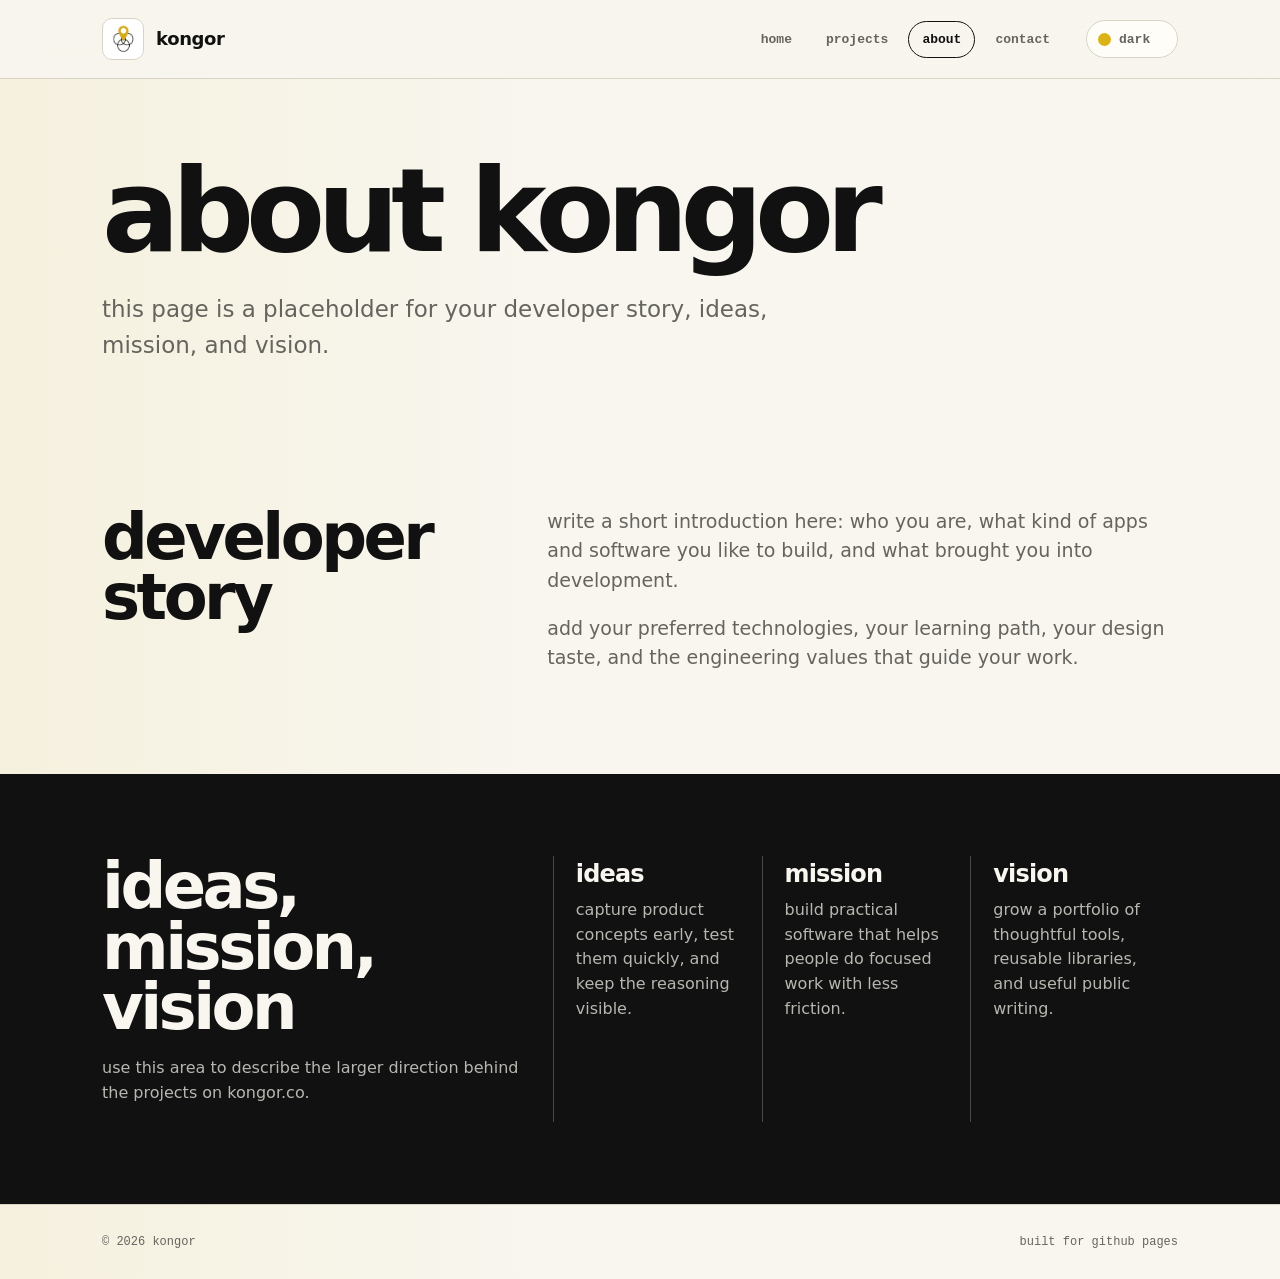
==== commit 5c733b39: "switch to lower case" ====
--- a/about.html
+++ b/about.html
@@ -3,8 +3,8 @@
   <head>
     <meta charset="utf-8">
     <meta name="viewport" content="width=device-width, initial-scale=1">
-    <title>About | Kongor </title>
-    <meta name="description" content="About Kongor, the mission, the vision, the why.">
+    <title>about | kongor</title>
+    <meta name="description" content="about kongor, the mission, the vision, the why.">
     <link rel="icon" type="image/png" href="assets/favicon.png">
     <link rel="apple-touch-icon" href="assets/favicon.png">
     <link rel="stylesheet" href="assets/styles.css">
@@ -13,31 +13,31 @@
     <div data-site-header data-base=""></div>
     <main>
       <section class="section page-hero">
-        <h1>About Kongor</h1>
-        <p class="lead">This page is a placeholder for your developer story, ideas, mission, and vision.</p>
+        <h1>about kongor</h1>
+        <p class="lead">this page is a placeholder for your developer story, ideas, mission, and vision.</p>
       </section>
       <section class="section split">
-        <div><h2>Developer story</h2></div>
+        <div><h2>developer story</h2></div>
         <div class="text-block">
-          <p>Write a short introduction here: who you are, what kind of apps and software you like to build, and what brought you into development.</p>
-          <p>Add your preferred technologies, your learning path, your design taste, and the engineering values that guide your work.</p>
+          <p>write a short introduction here: who you are, what kind of apps and software you like to build, and what brought you into development.</p>
+          <p>add your preferred technologies, your learning path, your design taste, and the engineering values that guide your work.</p>
         </div>
       </section>
       <section class="band">
         <div class="section">
           <div>
-            <h2>Ideas, mission, vision</h2>
-            <p>Use this area to describe the larger direction behind the projects on kongor.co.</p>
+            <h2>ideas, mission, vision</h2>
+            <p>use this area to describe the larger direction behind the projects on kongor.co.</p>
           </div>
           <div class="principles">
-            <div class="principle"><h3>Ideas</h3><p>Capture product concepts early, test them quickly, and keep the reasoning visible.</p></div>
-            <div class="principle"><h3>Mission</h3><p>Build practical software that helps people do focused work with less friction.</p></div>
-            <div class="principle"><h3>Vision</h3><p>Grow a portfolio of thoughtful tools, reusable libraries, and useful public writing.</p></div>
+            <div class="principle"><h3>ideas</h3><p>capture product concepts early, test them quickly, and keep the reasoning visible.</p></div>
+            <div class="principle"><h3>mission</h3><p>build practical software that helps people do focused work with less friction.</p></div>
+            <div class="principle"><h3>vision</h3><p>grow a portfolio of thoughtful tools, reusable libraries, and useful public writing.</p></div>
           </div>
         </div>
       </section>
     </main>
-    <footer class="site-footer"><div class="footer-inner"><span>&copy; <span data-year></span> Kongor Co</span><span>Built for GitHub Pages</span></div></footer>
+    <footer class="site-footer"><div class="footer-inner"><span>&copy; <span data-year></span> kongor</span><span>built for github pages</span></div></footer>
     <script src="assets/site.js"></script>
   </body>
 </html>
